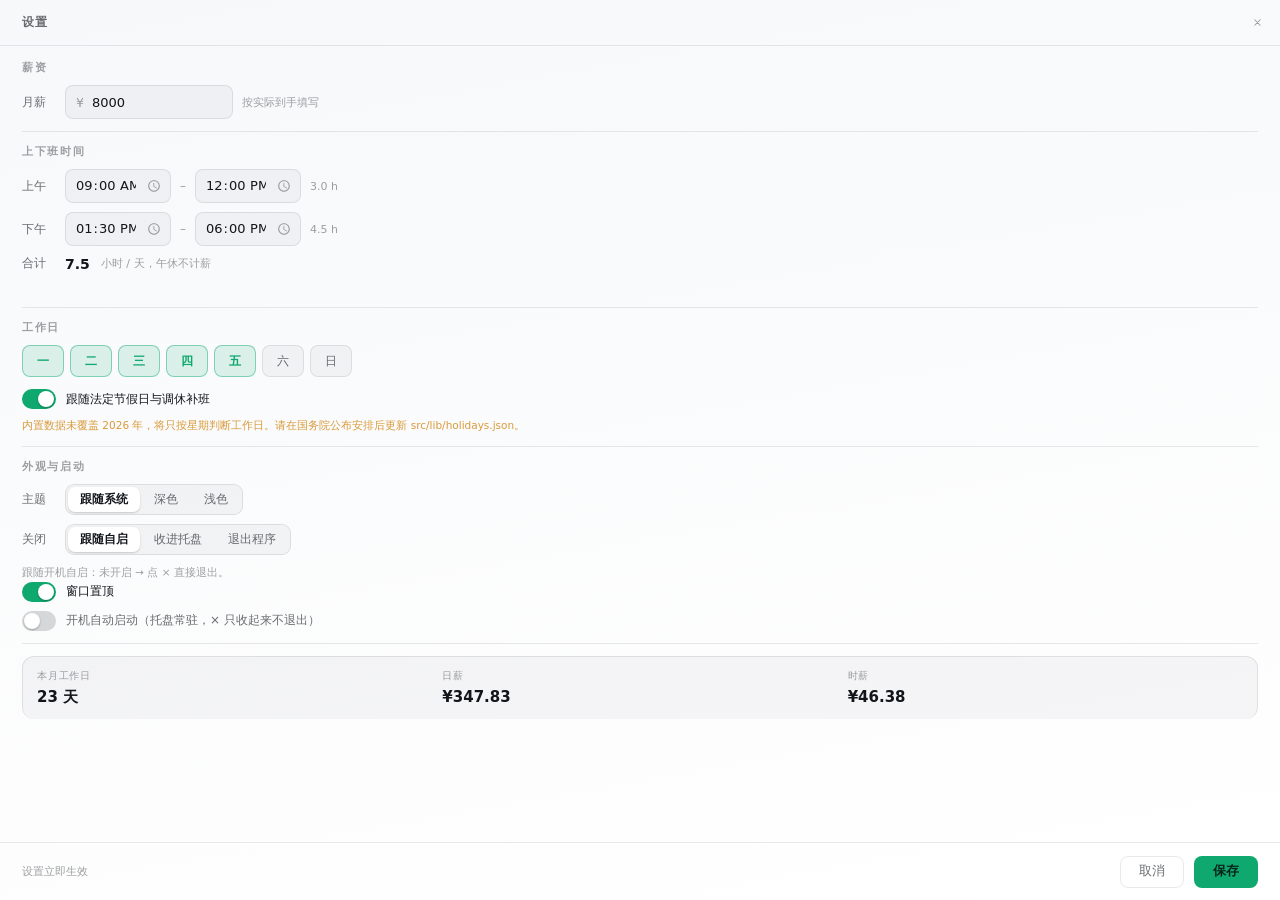
==== src/settings.html @ 6cba6985 "feat(ui): 工资卡片与设置页界面 卡片：窝囊费实时滚动（4 位小数、整数大字号 + 小数 2/3）、 距下班数字钟、距周末与本月、仙女棒进度条（烧成灰）、红到绿的进度色阶。 设置页：月薪/两段" ====
﻿<!doctype html>
<html lang="zh-CN">
<head>
<meta charset="utf-8">
<title>设置 · Wage Clock</title>
<link rel="stylesheet" href="styles/settings.css">
  <script>if (window.chrome && window.chrome.webview) document.documentElement.classList.add("native");</script>
</head>
<body class="dark">
  <div class="win">
    <header class="tb">
      <span class="ttl">设置</span>
      <button class="ico" id="close" aria-label="关闭">
        <svg viewBox="0 0 16 16" fill="none" stroke="currentColor" stroke-width="1.5" stroke-linecap="round"><path d="M4 4l8 8M12 4l-8 8"/></svg>
      </button>
    </header>

    <main class="body">
      <section>
        <h2>薪资</h2>
        <div class="field">
          <span class="lab">月薪</span>
          <span class="with-prefix"><i>¥</i><input id="salary" type="number" min="0" step="100" inputmode="decimal"></span>
          <span class="tip">按实际到手填写</span>
        </div>
      </section>

      <section>
        <h2>上下班时间</h2>
        <div class="field">
          <span class="lab">上午</span>
          <input id="amStart" type="time" step="300">
          <span class="dash">–</span>
          <input id="amEnd" type="time" step="300">
          <span class="dur" id="amDur">3.0 h</span>
        </div>
        <div class="field">
          <span class="lab">下午</span>
          <input id="pmStart" type="time" step="300">
          <span class="dash">–</span>
          <input id="pmEnd" type="time" step="300">
          <span class="dur" id="pmDur">4.5 h</span>
        </div>
        <div class="field total">
          <span class="lab">合计</span>
          <b id="totalDur">7.5</b><span class="tip" style="margin-left:2px">小时 / 天，午休不计薪</span>
        </div>
        <p class="err" id="err"></p>
      </section>

      <section>
        <h2>工作日</h2>
        <div class="days" id="days">
          <button data-day="1">一</button>
          <button data-day="2">二</button>
          <button data-day="3">三</button>
          <button data-day="4">四</button>
          <button data-day="5">五</button>
          <button data-day="6">六</button>
          <button data-day="0">日</button>
        </div>
        <label class="switch">
          <input type="checkbox" id="useHolidays">
          <i></i>
          <span>跟随法定节假日与调休补班</span>
        </label>
        <p class="note" id="holidayNote"></p>
      </section>

      <section>
        <h2>外观与启动</h2>
        <div class="field">
          <span class="lab">主题</span>
          <div class="seg" id="theme">
            <button data-theme="auto">跟随系统</button>
            <button data-theme="dark">深色</button>
            <button data-theme="light">浅色</button>
          </div>
        </div>
        <div class="field">
          <span class="lab">关闭</span>
          <div class="seg" id="closeAction">
            <button data-close="auto">跟随自启</button>
            <button data-close="tray">收进托盘</button>
            <button data-close="quit">退出程序</button>
          </div>
        </div>
        <p class="note" id="closeHint"></p>
        <label class="switch">
          <input type="checkbox" id="alwaysOnTop">
          <i></i>
          <span>窗口置顶</span>
        </label>
        <label class="switch">
          <input type="checkbox" id="autoLaunch">
          <i></i>
          <span>开机自动启动（托盘常驻，× 只收起来不退出）</span>
        </label>
        <p class="note warn" id="autoLaunchNote" style="display:none"></p>
        <p class="note warn" id="trayNote" style="display:none"></p>
      </section>

      <section class="preview">
        <div class="pv"><span>本月工作日</span><b id="pvDays">—</b></div>
        <div class="pv"><span>日薪</span><b id="pvDaily">—</b></div>
        <div class="pv"><span>时薪</span><b id="pvHourly">—</b></div>
      </section>
    </main>

    <footer class="ft">
      <span class="ft-note">设置立即生效</span>
      <button class="btn" id="cancel">取消</button>
      <button class="btn primary" id="save">保存</button>
    </footer>
  </div>
  <script src="lib/schedule.js"></script>
  <script src="scripts/bridge.js"></script>
  <script src="scripts/settings.js"></script>
</body>
</html>
---- src/styles/settings.css ----
﻿/* Wage Clock · settings window (440×668) */

* { box-sizing: border-box; margin: 0; padding: 0; }

:root {
  --font: "Segoe UI Variable Text", "Segoe UI", "Microsoft YaHei UI", "Microsoft YaHei", system-ui, sans-serif;
  --num: "Segoe UI Variable Text", "Segoe UI", "Bahnschrift", system-ui, sans-serif;
}

html, body { height: 100%; overflow: hidden; }
body { font-family: var(--font); background: transparent; }

body.dark {
  --bg-1: #111419;
  --bg-2: #161A21;
  --field: rgba(255, 255, 255, .045);
  --line: rgba(255, 255, 255, .08);
  --line-strong: rgba(255, 255, 255, .18);
  --txt: #F2F4F8;
  --dim: rgba(242, 244, 248, .58);
  --faint: rgba(242, 244, 248, .34);
  --accent: #55E3A6;
  --track: rgba(255, 255, 255, .14);
  --sel: #232A33;
  color-scheme: dark;
}

body.light {
  --bg-1: #FFFFFF;
  --bg-2: #F7F8FA;
  --field: rgba(17, 20, 26, .035);
  --line: rgba(17, 20, 26, .09);
  --line-strong: rgba(17, 20, 26, .2);
  --txt: #12151A;
  --dim: rgba(18, 21, 26, .62);
  --faint: rgba(18, 21, 26, .4);
  --accent: #0FA86E;
  --track: rgba(17, 20, 26, .16);
  --sel: #FFFFFF;
  color-scheme: light;
}

.win {
  height: 100%;
  display: flex;
  flex-direction: column;
  background: linear-gradient(170deg, var(--bg-2), var(--bg-1));
  color: var(--txt);
  -webkit-font-smoothing: antialiased;
}

/* ---------- title bar ---------- */

.tb {
  height: 46px;
  flex: none;
  display: flex;
  align-items: center;
  justify-content: space-between;
  padding: 0 10px 0 22px;
  border-bottom: 1px solid var(--line);
  -webkit-app-region: drag;
}

.ttl { font-size: 12px; font-weight: 600; letter-spacing: .06em; color: var(--dim); }

.ico {
  -webkit-app-region: no-drag;
  width: 26px;
  height: 26px;
  border: 0;
  border-radius: 7px;
  background: transparent;
  color: var(--faint);
  display: grid;
  place-items: center;
  cursor: pointer;
  transition: .15s;
}
.ico svg { width: 11px; height: 11px; }
.ico:hover { background: var(--field); color: var(--txt); }

/* ---------- body ---------- */

.body {
  flex: 1;
  overflow-y: auto;
  padding: 2px 22px 6px;
  scrollbar-width: thin;
}
.body::-webkit-scrollbar { width: 8px; }
.body::-webkit-scrollbar-thumb { background: var(--line-strong); border-radius: 4px; border: 2px solid transparent; background-clip: padding-box; }

section { padding: 13px 0 12px; border-bottom: 1px solid var(--line); }
section:last-child { border-bottom: 0; }

h2 {
  font-size: 10.5px;
  font-weight: 600;
  letter-spacing: .16em;
  color: var(--faint);
  margin-bottom: 10px;
}

.field { display: flex; align-items: center; gap: 9px; margin-bottom: 9px; }
.field:last-child { margin-bottom: 0; }
.lab { width: 34px; flex: none; font-size: 12px; color: var(--dim); }

input[type="number"],
input[type="time"] {
  height: 34px;
  border-radius: 8px;
  border: 1px solid var(--line);
  background: var(--field);
  color: var(--txt);
  font-family: var(--num);
  font-size: 13px;
  font-variant-numeric: tabular-nums;
  padding: 0 10px;
  transition: border-color .15s, box-shadow .15s;
}
input[type="time"] { width: 106px; padding: 0 6px 0 9px; }
input:focus {
  outline: none;
  border-color: var(--accent);
  box-shadow: 0 0 0 3px color-mix(in srgb, var(--accent) 15%, transparent);
}
input[type="number"]::-webkit-inner-spin-button { -webkit-appearance: none; }
input[type="time"]::-webkit-calendar-picker-indicator { opacity: .35; cursor: pointer; }

.with-prefix { position: relative; display: inline-flex; align-items: center; }
.with-prefix i { position: absolute; left: 11px; font-style: normal; font-size: 12.5px; color: var(--faint); pointer-events: none; }
.with-prefix input { width: 168px; padding-left: 26px; }

.dash { color: var(--faint); font-size: 12px; }
.dur { font-size: 11px; color: var(--faint); font-variant-numeric: tabular-nums; }
.tip { font-size: 11px; color: var(--faint); }
.total { margin-top: 4px; }
.total b { font-size: 14px; color: var(--txt); font-variant-numeric: tabular-nums; }

.err { min-height: 14px; margin-top: 6px; font-size: 11px; color: #E5686B; }

/* ---------- weekday chips ---------- */

.days { display: flex; gap: 6px; margin-bottom: 12px; }

.days button {
  width: 42px;
  height: 32px;
  border-radius: 8px;
  border: 1px solid var(--line);
  background: var(--field);
  color: var(--dim);
  font-family: inherit;
  font-size: 12px;
  cursor: pointer;
  transition: .15s;
}
.days button:hover { border-color: var(--line-strong); }
.days button.on {
  background: color-mix(in srgb, var(--accent) 13%, transparent);
  border-color: color-mix(in srgb, var(--accent) 45%, transparent);
  color: var(--accent);
  font-weight: 600;
}

/* ---------- switches ---------- */

.switch {
  display: flex;
  align-items: center;
  gap: 10px;
  margin-bottom: 9px;
  font-size: 12px;
  color: var(--dim);
  cursor: pointer;
}
.switch:last-of-type { margin-bottom: 0; }
.switch input { display: none; }
.switch i {
  width: 34px;
  height: 20px;
  border-radius: 10px;
  background: var(--track);
  position: relative;
  flex: none;
  transition: background .18s;
}
.switch i::after {
  content: "";
  position: absolute;
  top: 2px;
  left: 2px;
  width: 16px;
  height: 16px;
  border-radius: 50%;
  background: #fff;
  transition: transform .18s;
  box-shadow: 0 1px 2px rgba(0, 0, 0, .28);
}
.switch input:checked + i { background: var(--accent); }
.switch input:checked + i::after { transform: translateX(14px); }
.switch input:checked ~ span { color: var(--txt); }

.note { margin-top: 8px; font-size: 10.5px; line-height: 1.65; color: var(--faint); }
.note.warn { color: #D99A3A; }

/* ---------- segmented ---------- */

.seg {
  display: inline-flex;
  gap: 2px;
  padding: 2px;
  border-radius: 9px;
  border: 1px solid var(--line);
  background: var(--field);
}
.seg button {
  border: 0;
  background: transparent;
  color: var(--dim);
  font-family: inherit;
  font-size: 11.5px;
  padding: 5px 12px;
  border-radius: 7px;
  cursor: pointer;
  transition: .15s;
}
.seg button.on { background: var(--sel); color: var(--txt); font-weight: 600; box-shadow: 0 1px 2px rgba(0, 0, 0, .18); }

/* ---------- preview ---------- */

.preview {
  margin-top: 12px;
  padding: 12px 14px;
  border: 1px solid var(--line);
  border-radius: 12px;
  background: var(--field);
  display: flex;
  gap: 10px;
}
.pv { flex: 1; display: flex; flex-direction: column; gap: 5px; }
.pv span { font-size: 10px; letter-spacing: .08em; color: var(--faint); }
.pv b { font-family: var(--num); font-size: 15px; font-weight: 600; color: var(--txt); font-variant-numeric: tabular-nums; }

/* ---------- footer ---------- */

.ft {
  height: 58px;
  flex: none;
  display: flex;
  align-items: center;
  justify-content: flex-end;
  gap: 10px;
  padding: 0 22px;
  border-top: 1px solid var(--line);
}
.ft-note { margin-right: auto; font-size: 10.5px; color: var(--faint); }

.btn {
  height: 32px;
  padding: 0 18px;
  border-radius: 8px;
  border: 1px solid var(--line);
  background: transparent;
  color: var(--dim);
  font-family: inherit;
  font-size: 12.5px;
  cursor: pointer;
  transition: .15s;
}
.btn:hover { color: var(--txt); border-color: var(--line-strong); }
.btn.primary { background: var(--accent); border-color: transparent; color: #06231A; font-weight: 600; }
.btn.primary:hover { filter: brightness(1.06); }
.btn.primary:disabled { opacity: .35; cursor: not-allowed; filter: none; }
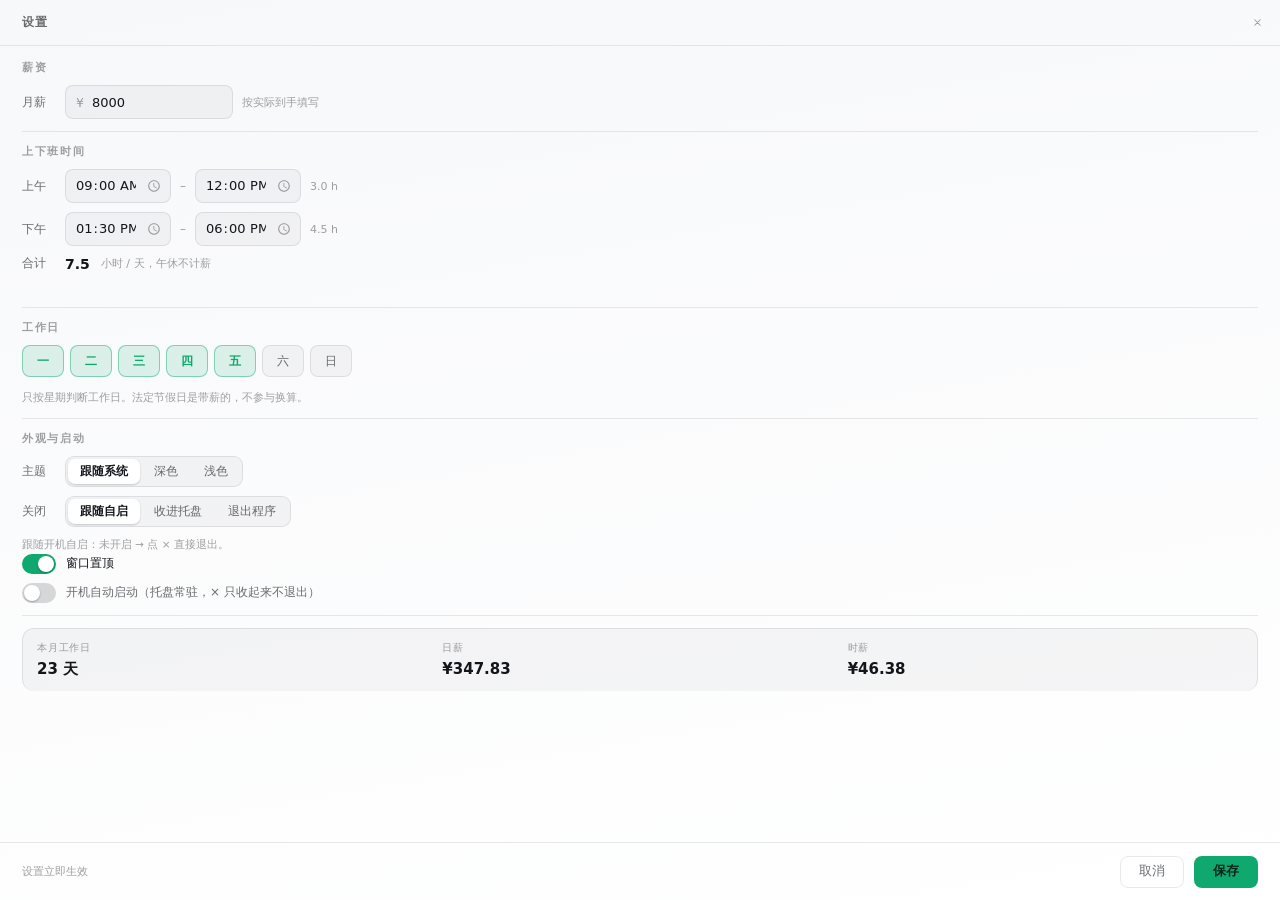
==== commit 6373864a: "refactor(ui): 设置页去掉节假日开关与说明 移除开关、模板与重新检测按钮、节假日状态提示；bridge 不再加载节假日数据， evaluate/preview 少传一个参数。" ====
--- a/src/settings.html
+++ b/src/settings.html
@@ -1,4 +1,4 @@
-﻿<!doctype html>
+<!doctype html>
 <html lang="zh-CN">
 <head>
 <meta charset="utf-8">
@@ -59,12 +59,7 @@
           <button data-day="6">六</button>
           <button data-day="0">日</button>
         </div>
-        <label class="switch">
-          <input type="checkbox" id="useHolidays">
-          <i></i>
-          <span>跟随法定节假日与调休补班</span>
-        </label>
-        <p class="note" id="holidayNote"></p>
+        <p class="note">只按星期判断工作日。法定节假日是带薪的，不参与换算。</p>
       </section>
 
       <section>
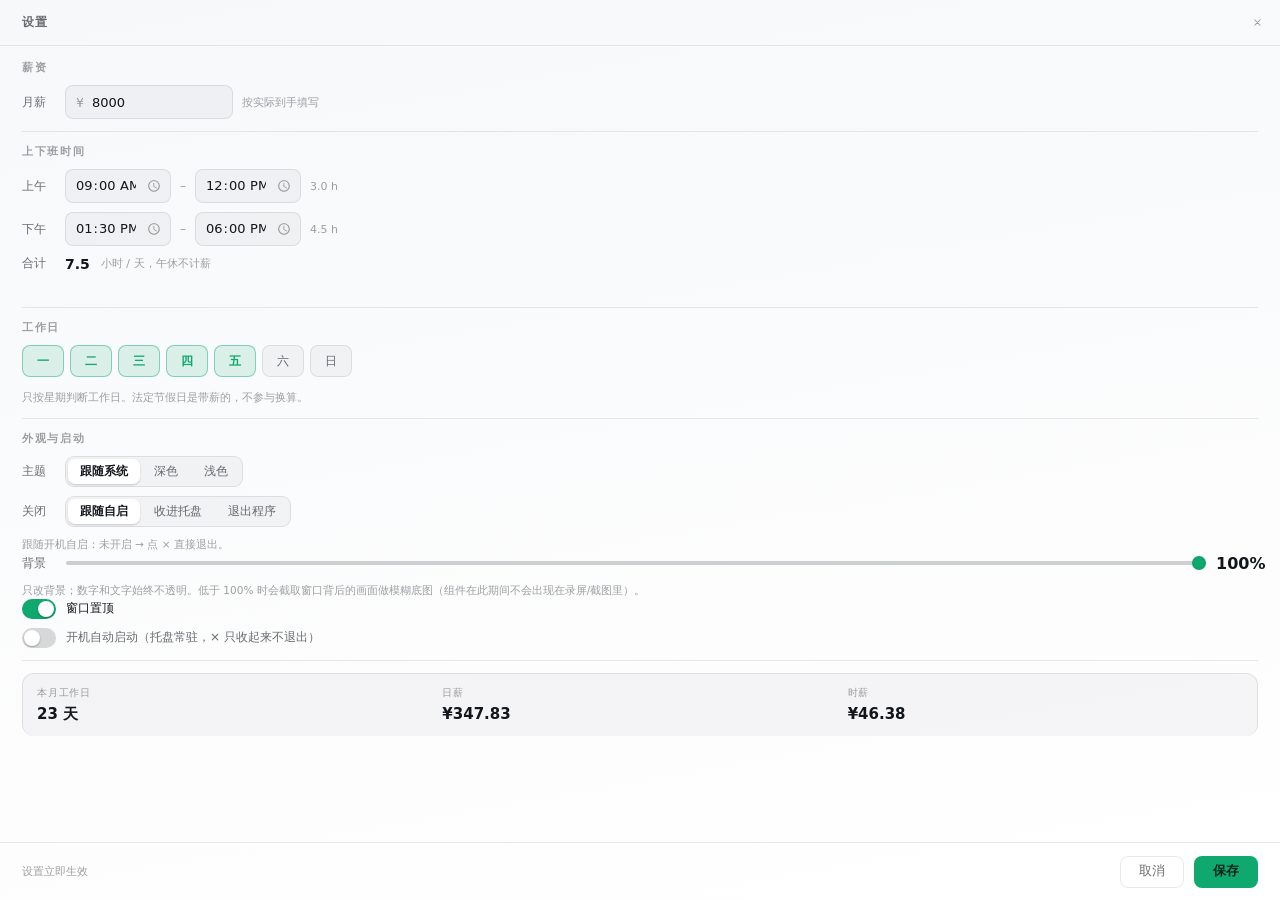
==== commit 3cd45c5d: "feat(ui): 背景不透明度滑块与半透明卡片 设置页新增 35%–100% 的背景不透明度滑块，只改卡片底色，数字与文案保持不透明。 页面通过 --card-alpha 控制底色浓度，玻璃模式下把" ====
--- a/src/settings.html
+++ b/src/settings.html
@@ -1,4 +1,4 @@
-<!doctype html>
+﻿<!doctype html>
 <html lang="zh-CN">
 <head>
 <meta charset="utf-8">
@@ -81,6 +81,12 @@
           </div>
         </div>
         <p class="note" id="closeHint"></p>
+        <div class="field slider-row">
+          <span class="lab wide">背景</span>
+          <input type="range" id="opacity" min="35" max="100" step="1" value="100">
+          <b class="pv-val" id="opacityVal">100%</b>
+        </div>
+        <p class="note">只改背景；数字和文字始终不透明。低于 100% 时会截取窗口背后的画面做模糊底图（组件在此期间不会出现在录屏/截图里）。</p>
         <label class="switch">
           <input type="checkbox" id="alwaysOnTop">
           <i></i>
@@ -112,4 +118,4 @@
   <script src="scripts/bridge.js"></script>
   <script src="scripts/settings.js"></script>
 </body>
-</html>
+</html>
--- a/src/styles/settings.css
+++ b/src/styles/settings.css
@@ -273,3 +273,25 @@
 .btn.primary { background: var(--accent); border-color: transparent; color: #06231A; font-weight: 600; }
 .btn.primary:hover { filter: brightness(1.06); }
 .btn.primary:disabled { opacity: .35; cursor: not-allowed; filter: none; }
+
+/* 不透明度滑块 */
+.slider-row { gap: 10px; }
+.lab.wide { width: 34px; }
+input[type="range"] {
+  -webkit-appearance: none;
+  flex: 1;
+  height: 4px;
+  border-radius: 2px;
+  background: var(--line-strong);
+  outline: none;
+}
+input[type="range"]::-webkit-slider-thumb {
+  -webkit-appearance: none;
+  width: 14px;
+  height: 14px;
+  border-radius: 50%;
+  background: var(--accent);
+  border: 2px solid var(--field);
+  cursor: pointer;
+}
+.pv-val { width: 42px; text-align: right; font-variant-numeric: tabular-nums; color: var(--txt); }
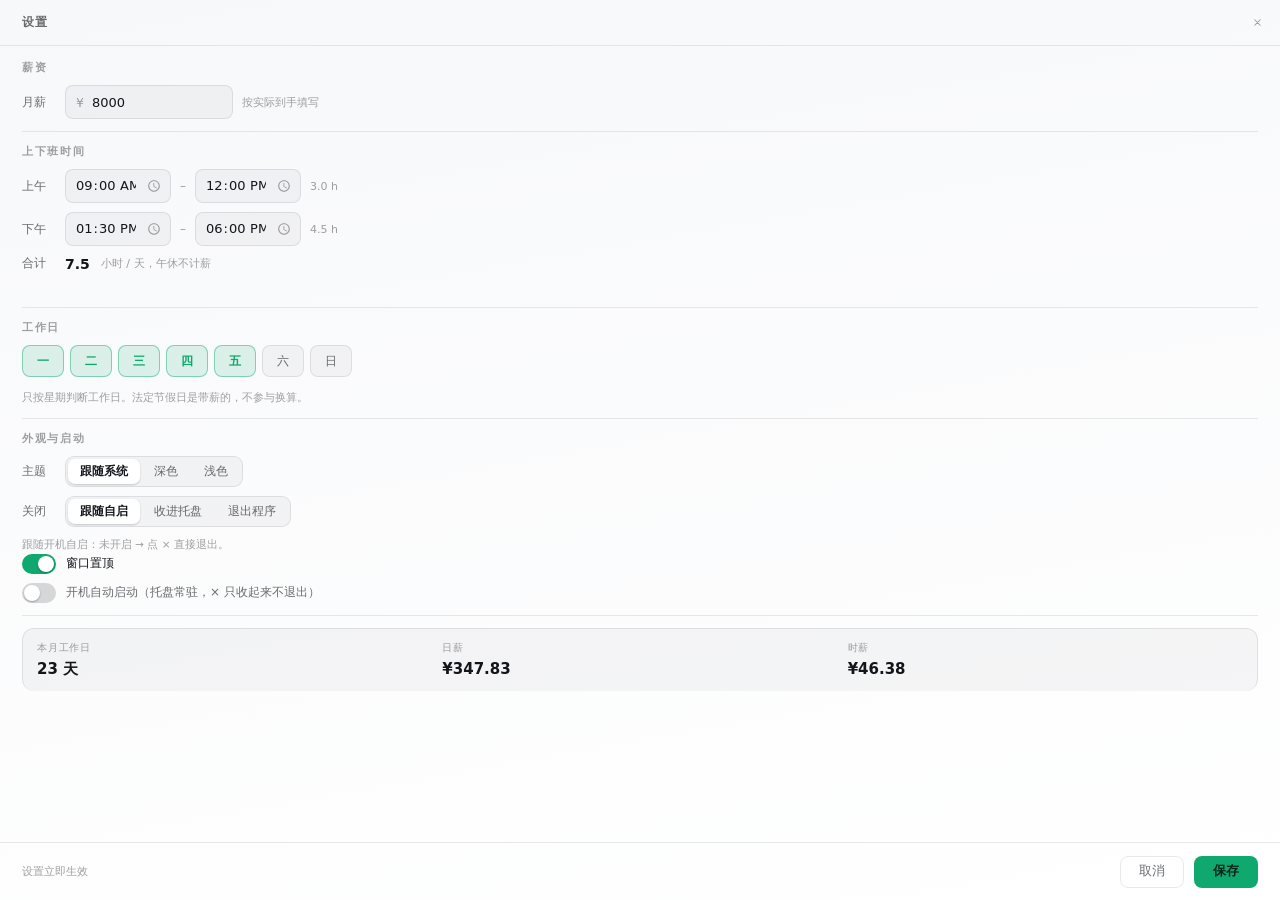
==== commit 91f22cd3: "refactor(ui): 移除背景不透明度设置 设置页去掉滑块与说明，页面去掉 applyOpacity、backdrop 监听与 .glass 样式， 卡片背景恢复成实色渐变，bridge 去掉 " ====
--- a/src/settings.html
+++ b/src/settings.html
@@ -1,4 +1,4 @@
-﻿<!doctype html>
+<!doctype html>
 <html lang="zh-CN">
 <head>
 <meta charset="utf-8">
@@ -81,12 +81,6 @@
           </div>
         </div>
         <p class="note" id="closeHint"></p>
-        <div class="field slider-row">
-          <span class="lab wide">背景</span>
-          <input type="range" id="opacity" min="35" max="100" step="1" value="100">
-          <b class="pv-val" id="opacityVal">100%</b>
-        </div>
-        <p class="note">只改背景；数字和文字始终不透明。低于 100% 时会截取窗口背后的画面做模糊底图（组件在此期间不会出现在录屏/截图里）。</p>
         <label class="switch">
           <input type="checkbox" id="alwaysOnTop">
           <i></i>
--- a/src/styles/settings.css
+++ b/src/styles/settings.css
@@ -1,4 +1,4 @@
-﻿/* Wage Clock · settings window (440×668) */
+/* Wage Clock · settings window (440×668) */
 
 * { box-sizing: border-box; margin: 0; padding: 0; }
 
@@ -273,25 +273,3 @@
 .btn.primary { background: var(--accent); border-color: transparent; color: #06231A; font-weight: 600; }
 .btn.primary:hover { filter: brightness(1.06); }
 .btn.primary:disabled { opacity: .35; cursor: not-allowed; filter: none; }
-
-/* 不透明度滑块 */
-.slider-row { gap: 10px; }
-.lab.wide { width: 34px; }
-input[type="range"] {
-  -webkit-appearance: none;
-  flex: 1;
-  height: 4px;
-  border-radius: 2px;
-  background: var(--line-strong);
-  outline: none;
-}
-input[type="range"]::-webkit-slider-thumb {
-  -webkit-appearance: none;
-  width: 14px;
-  height: 14px;
-  border-radius: 50%;
-  background: var(--accent);
-  border: 2px solid var(--field);
-  cursor: pointer;
-}
-.pv-val { width: 42px; text-align: right; font-variant-numeric: tabular-nums; color: var(--txt); }
